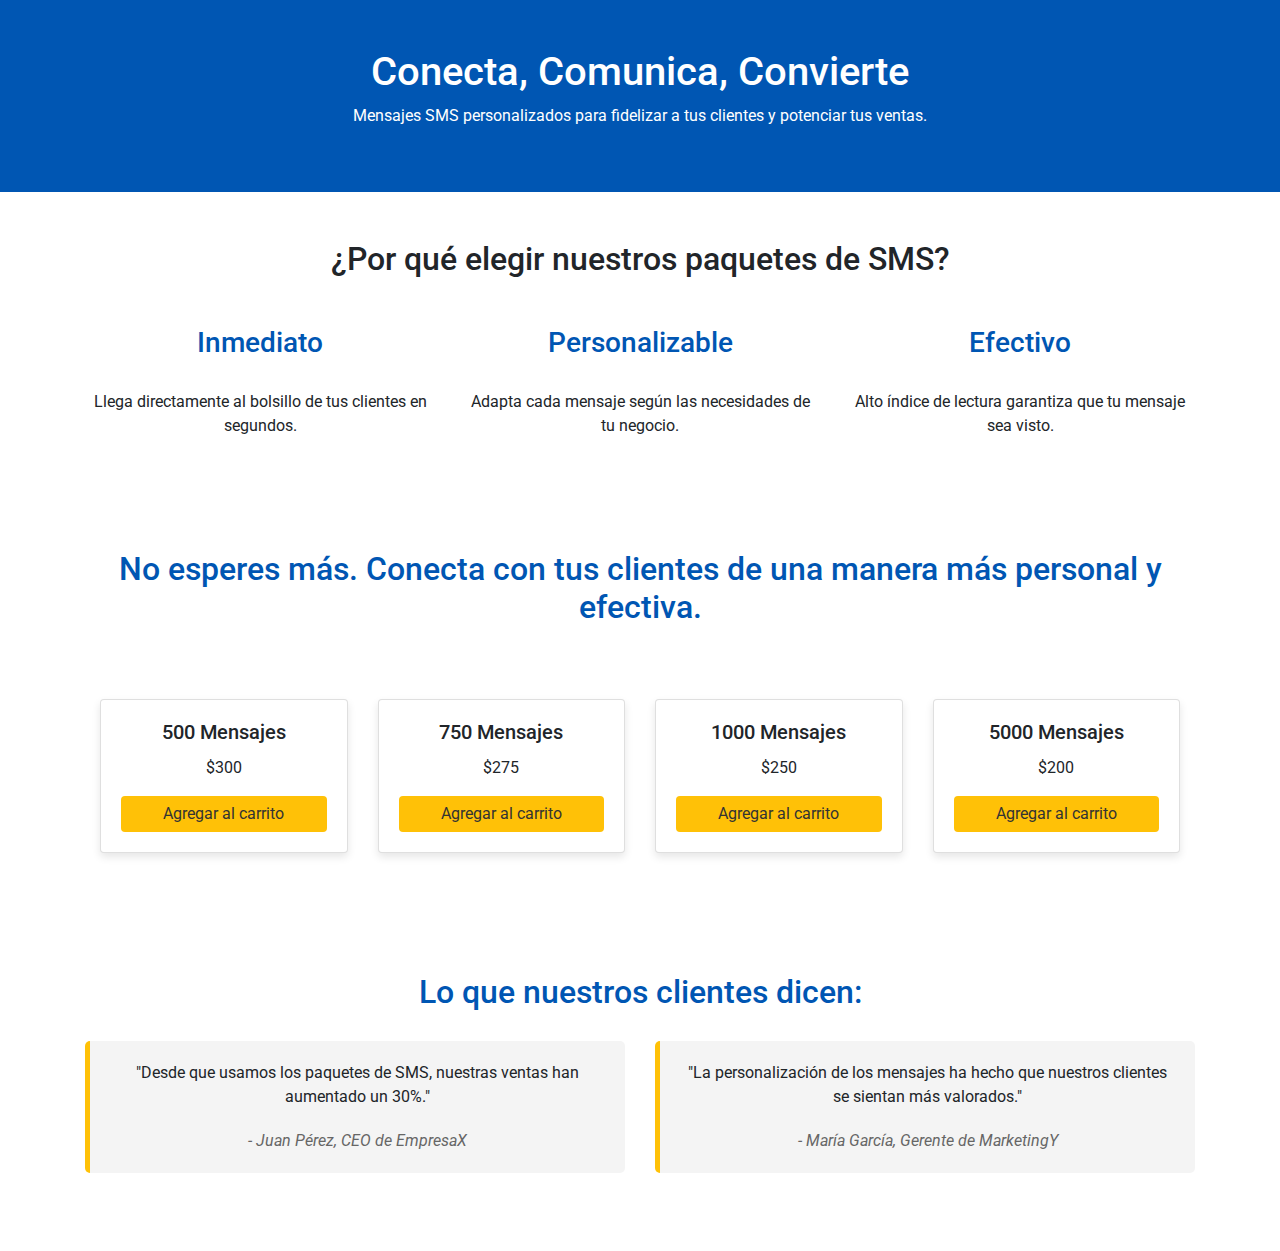
==== index.html @ b9e79119 "Initial Companny 0001" ====
<!DOCTYPE html>
<html lang="es">

<head>
    <meta charset="UTF-8">
    <meta name="viewport" content="width=device-width, initial-scale=1.0">
    <link href="https://maxcdn.bootstrapcdn.com/bootstrap/4.5.2/css/bootstrap.min.css" rel="stylesheet">
    <link href="https://fonts.googleapis.com/css2?family=Roboto:wght@400;500;700&display=swap" rel="stylesheet">
    <link rel="stylesheet" href="./styles/main.css">
    <title>Paquetes SMS Personalizados</title>
    <link rel="icon" type="image/svg+xml" href="./img/favicon.png">
    <link rel="icon" type="image/png" href="./img/favicon.png">
</head>

<body class="bg-light">

    <!-- Sección de propuesta de valor -->
    <section class="hero-section text-center py-5">
        <div class="overlay"></div>
        <h1>Conecta, Comunica, Convierte</h1>
        <p>Mensajes SMS personalizados para fidelizar a tus clientes y potenciar tus ventas.</p>
    </section>

    <!-- Sección de Beneficios -->
    <section class="benefits-section text-center py-5">
        <div class="container">
            <h2>¿Por qué elegir nuestros paquetes de SMS?</h2>
            <div class="row mt-4">
                <div class="col-md-4 mt-4">
                    <h3>Inmediato</h3>
                    <p>Llega directamente al bolsillo de tus clientes en segundos.</p>
                </div>
                <div class="col-md-4 mt-4">
                    <h3>Personalizable</h3>
                    <p>Adapta cada mensaje según las necesidades de tu negocio.</p>
                </div>
                <div class="col-md-4 mt-4">
                    <h3>Efectivo</h3>
                    <p>Alto índice de lectura garantiza que tu mensaje sea visto.</p>
                </div>
            </div>
        </div>
    </section>

    <!-- Llamado a la Acción Final -->
    <section class="cta-section text-center py-5">
        <div class="container">
            <h2>No esperes más. Conecta con tus clientes de una manera más personal y efectiva.</h2>
            <div class="container mt-5">
                <div class="row">
                    <!-- Lista de productos -->
                    <div class="col-md-12 mt-4">
                        <div class="row">
                            <!-- Productos -->
                            <div class="col-md-3 mb-4">
                                <div class="card h-100">
                                    <div class="card-body">
                                        <h5 class="card-title">500 Mensajes</h5>
                                        <p class="card-text">$300</p>
                                        <button class="agregar btn btn-info btn-block" data-id="1" data-nombre="500 Mensajes"
                                            data-precio="300">Agregar al carrito</button>
                                    </div>
                                </div>
                            </div>
        
                            <div class="col-md-3 mb-4">
                                <div class="card h-100">
                                    <div class="card-body">
                                        <h5 class="card-title">750 Mensajes</h5>
                                        <p class="card-text">$275</p>
                                        <button class="agregar btn btn-info btn-block" data-id="2" data-nombre="750 Mensajes"
                                            data-precio="275">Agregar al carrito</button>
                                    </div>
                                </div>
                            </div>
        
                            <div class="col-md-3 mb-4">
                                <div class="card h-100">
                                    <div class="card-body">
                                        <h5 class="card-title">1000 Mensajes</h5>
                                        <p class="card-text">$250</p>
                                        <button class="agregar btn btn-info btn-block" data-id="3" data-nombre="1000 Mensajes"
                                            data-precio="250">Agregar al carrito</button>
                                    </div>
                                </div>
                            </div>
        
                            <div class="col-md-3 mb-4">
                                <div class="card h-100">
                                    <div class="card-body">
                                        <h5 class="card-title">5000 Mensajes</h5>
                                        <p class="card-text">$200</p>
                                        <button class="agregar btn btn-info btn-block" data-id="4" data-nombre="5000 Mensajes"
                                            data-precio="200">Agregar al carrito</button>
                                    </div>
                                </div>
                            </div>
                        </div>
                    </div>
        
                    <!-- Carrito -->
                    <div class="col-md-12 mt-4 card-carrito">
                        <div class="card">
                            <div class="card-header bg-primary text-white">Carrito</div>
                            <div class="card-body">
                                <ul id="lista-carrito" class="list-group"></ul>
                            </div>
                            <div class="card-footer">
                                <button id="comprar" class="btn btn-info btn-block" data-toggle="modal" data-target="#modal-pago">Comprar</button>
                                <button class="btn btn-info mt-3" data-toggle="modal" data-target="#modal-pago">Elige tu paquete ahora</button>
                            </div>
                        </div>
                    </div>
                </div>
            </div>
        </div>
    </section>

    <!-- Sección de Testimonios -->
    <section class="testimonials-section text-center py-5">
        <div class="container">
            <h2>Lo que nuestros clientes dicen:</h2>
            <div class="row mt-4">
                <div class="col-md-6">
                    <blockquote>
                        "Desde que usamos los paquetes de SMS, nuestras ventas han aumentado un 30%."
                        <footer>- Juan Pérez, CEO de EmpresaX</footer>
                    </blockquote>
                </div>
                <div class="col-md-6">
                    <blockquote>
                        "La personalización de los mensajes ha hecho que nuestros clientes se sientan más valorados."
                        <footer>- María García, Gerente de MarketingY</footer>
                    </blockquote>
                </div>
            </div>
        </div>
    </section>

    <!-- Modal de pago -->
<div class="modal fade" id="modal-pago" tabindex="-1" role="dialog" aria-labelledby="modalLabel" aria-hidden="true">
    <div class="modal-dialog" role="document">
        <div class="modal-content">
            <div class="modal-header bg-primary text-white">
                <h5 class="modal-title" id="modalLabel">Confirmar Pago</h5>
                <button type="button" class="close" data-dismiss="modal" aria-label="Close">
                    <span aria-hidden="true">&times;</span>
                </button>
            </div>
            <div class="modal-body">
                <!-- Tabla de resumen -->
                <table class="table">
                    <thead>
                        <tr>
                            <th>Producto</th>
                            <th>Cantidad</th>
                            <th>Precio Unitario</th>
                            <th>Total</th>
                        </tr>
                    </thead>
                    <tbody id="resumen-pedido">
                        <!-- Los productos se agregarán aquí desde JavaScript -->
                    </tbody>
                </table>

                <!-- Campo de nombre -->
                <div class="form-group">
                    <label for="nombre-cliente">Nombre (Obligatorio para atención personalizada):</label>
                    <input type="text" id="nombre-cliente" class="form-control" required>
                </div>

                <!-- Campo de referido -->
                <div class="form-group">
                    <label for="referido">Referido (Opcional):</label>
                    <input type="text" id="referido" class="form-control">
                </div>
            </div>
            <div class="modal-footer">
                <button id="confirmar-pago" class="btn btn-info">Confirmar y enviar a WhatsApp</button>
            </div>
        </div>
    </div>
</div>



    <script src="https://code.jquery.com/jquery-3.5.1.slim.min.js"></script>
    <script src="https://stackpath.bootstrapcdn.com/bootstrap/4.5.2/js/bootstrap.min.js"></script>
    <script src="./js/main.js"></script>
</body>

</html>
---- styles/main.css ----
body {
    font-family: 'Roboto', sans-serif;
    background-color: #f7f7f7;
}

.hero-section {
    background-color: #0056b3; /* Azul oscuro para evocar confianza */
    color: white;
    position: relative;
    padding: 60px 0;
}

.card {
    transition: transform 0.3s;
    box-shadow: 0 4px 8px rgba(0, 0, 0, 0.1);
}

.card:hover {
    transform: scale(1.05);
}

#lista-carrito .btn {
    margin: 0 5px;
}

#lista-carrito {
    max-height: 300px;
    overflow-y: auto;
}

#modal-pago {
    z-index: 1050;
}

.navbar {
    margin-bottom: 50px;
    background-color: #0056b3;
}

.container {
    transition: margin-left 0.5s;
}

.carrito-activo .container {
    margin-left: 20%;
}

.carrito-activo .card {
    transform: scale(0.9);
}

#comprar {
    display: none;
    background-color: #FFC107; /* Amarillo para evocar energía y acción */
    color: #333;
}

.bg-primary {
    background-color: #0056b3 !important;
}

.card-carrito {
    display: none;
}

.carrito-activo .card-carrito {
    display: block;
}

.benefits-section, .testimonials-section, .cta-section {
    padding: 60px 0;
    background: #fff;
}

.benefits-section h3, .testimonials-section h2, .cta-section h2 {
    margin-bottom: 30px;
    color: #0056b3;
}

blockquote {
    background: #f4f4f4;
    padding: 20px;
    border-radius: 5px;
    position: relative;
    margin-bottom: 30px;
    border-left: 5px solid #FFC107;
}

blockquote footer {
    display: block;
    margin-top: 20px;
    font-style: italic;
    color: #666;
}

.agregar {
    background-color: #FFC107;
    color: #333;
    border: none;
}

.agregar:hover {
    background-color: #e0a800;
}
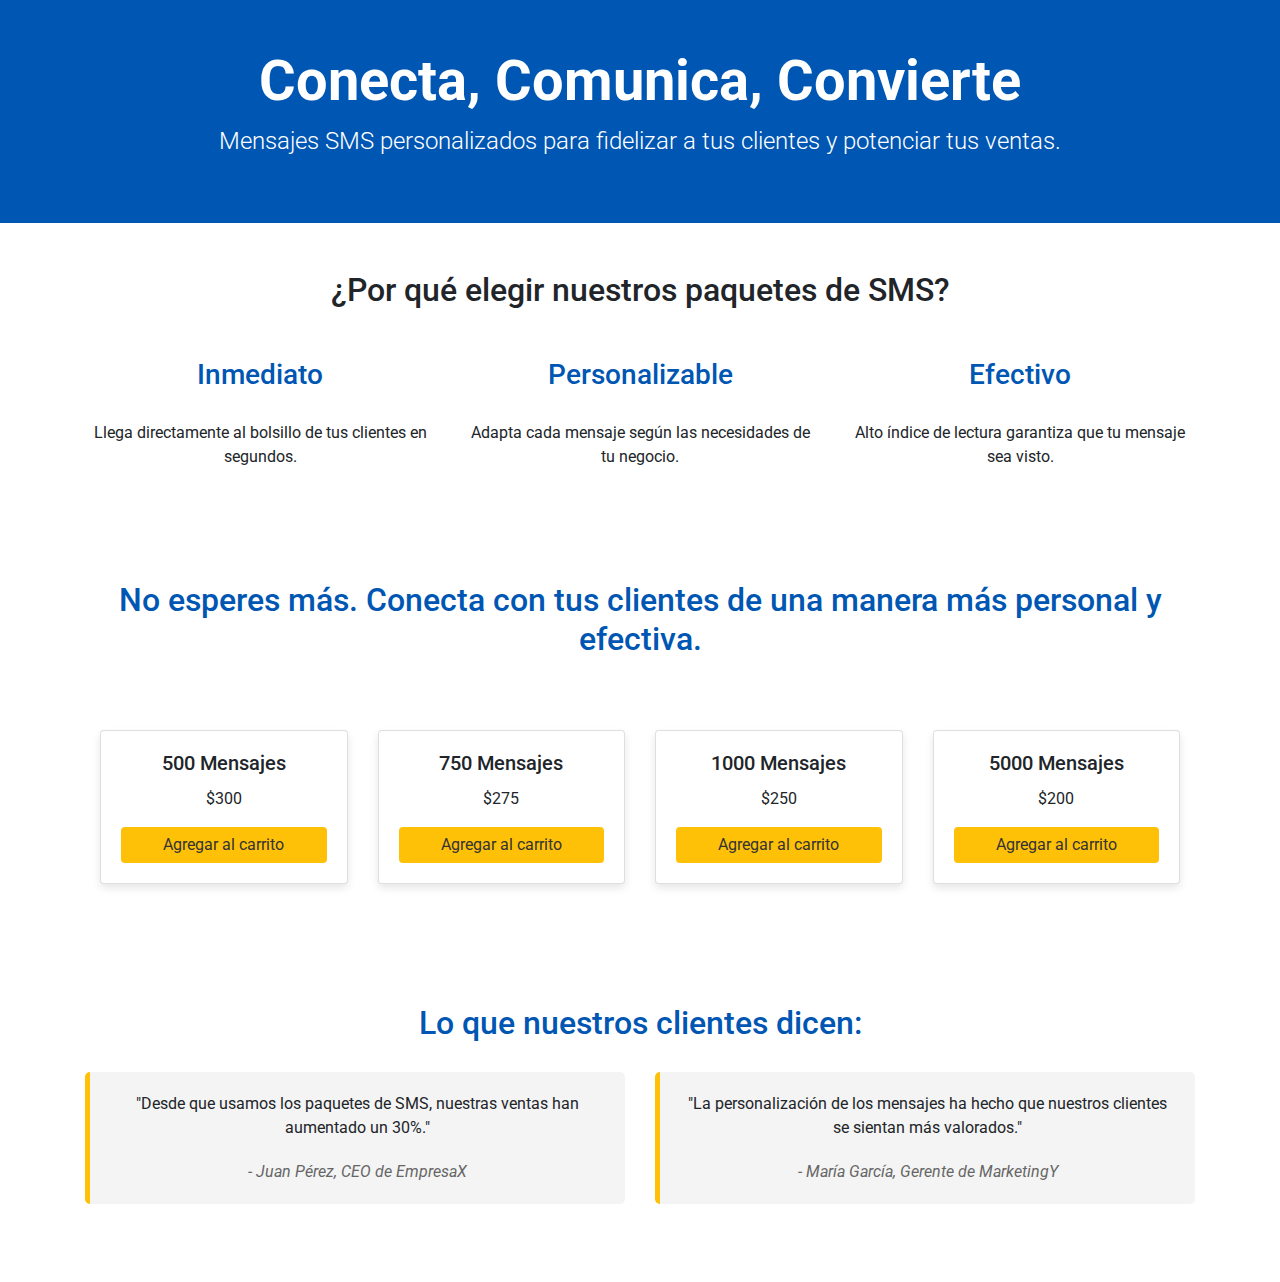
==== commit 45721842: "load screan" ====
--- a/index.html
+++ b/index.html
@@ -12,14 +12,23 @@
     <link rel="icon" type="image/png" href="./img/favicon.png">
 </head>
 
+
+<div class="loading-screen" style="display: none; position: fixed; top: 0; left: 0; width: 100%; height: 100%; background-color: rgba(0,0,0,0.5); z-index: 2000; align-items: center; justify-content: center;">
+    <div class="spinner-border text-light" role="status">
+        <span class="sr-only">Cargando...</span>
+    </div>
+</div>
+
+
 <body class="bg-light">
 
-    <!-- Sección de propuesta de valor -->
+<!-- Sección de propuesta de valor -->
     <section class="hero-section text-center py-5">
         <div class="overlay"></div>
-        <h1>Conecta, Comunica, Convierte</h1>
-        <p>Mensajes SMS personalizados para fidelizar a tus clientes y potenciar tus ventas.</p>
+        <h1 class="display-4">Conecta, Comunica, Convierte</h1>
+        <p class="lead">Mensajes SMS personalizados para fidelizar a tus clientes y potenciar tus ventas.</p>
     </section>
+
 
     <!-- Sección de Beneficios -->
     <section class="benefits-section text-center py-5">
@@ -41,6 +50,8 @@
             </div>
         </div>
     </section>
+
+    
 
     <!-- Llamado a la Acción Final -->
     <section class="cta-section text-center py-5">
@@ -137,18 +148,17 @@
         </div>
     </section>
 
-    <!-- Modal de pago -->
+<!-- Modal de pago -->
 <div class="modal fade" id="modal-pago" tabindex="-1" role="dialog" aria-labelledby="modalLabel" aria-hidden="true">
     <div class="modal-dialog" role="document">
         <div class="modal-content">
             <div class="modal-header bg-primary text-white">
-                <h5 class="modal-title" id="modalLabel">Confirmar Pago</h5>
+                <h5 class="modal-title" id="modalLabel">Resumen del Pedido</h5>
                 <button type="button" class="close" data-dismiss="modal" aria-label="Close">
                     <span aria-hidden="true">&times;</span>
                 </button>
             </div>
             <div class="modal-body">
-                <!-- Tabla de resumen -->
                 <table class="table">
                     <thead>
                         <tr>
@@ -159,21 +169,13 @@
                         </tr>
                     </thead>
                     <tbody id="resumen-pedido">
-                        <!-- Los productos se agregarán aquí desde JavaScript -->
+                        <!-- Los productos se agregarán aquí desde JS -->
                     </tbody>
                 </table>
-
-                <!-- Campo de nombre -->
-                <div class="form-group">
-                    <label for="nombre-cliente">Nombre (Obligatorio para atención personalizada):</label>
-                    <input type="text" id="nombre-cliente" class="form-control" required>
-                </div>
-
-                <!-- Campo de referido -->
-                <div class="form-group">
-                    <label for="referido">Referido (Opcional):</label>
-                    <input type="text" id="referido" class="form-control">
-                </div>
+                <label for="nombre-cliente">Nombre (Obligatorio para atención personalizada):</label>
+                <input type="text" id="nombre-cliente" class="form-control mb-3" required>
+                <label for="referido">Referido (Opcional):</label>
+                <input type="text" id="referido" class="form-control">
             </div>
             <div class="modal-footer">
                 <button id="confirmar-pago" class="btn btn-info">Confirmar y enviar a WhatsApp</button>
@@ -184,6 +186,7 @@
 
 
 
+
     <script src="https://code.jquery.com/jquery-3.5.1.slim.min.js"></script>
     <script src="https://stackpath.bootstrapcdn.com/bootstrap/4.5.2/js/bootstrap.min.js"></script>
     <script src="./js/main.js"></script>
--- a/styles/main.css
+++ b/styles/main.css
@@ -102,3 +102,28 @@
 .agregar:hover {
     background-color: #e0a800;
 }
+
+h1.display-4 {
+    font-weight: 700;
+}
+
+p.lead {
+    font-size: 1.5rem;
+}
+
+button:hover {
+    transform: scale(1.05);
+    transition: transform 0.3s;
+}
+
+.notification {
+    position: fixed;
+    bottom: 20px;
+    right: 20px;
+    background-color: #007BFF;
+    color: white;
+    padding: 10px 20px;
+    border-radius: 5px;
+    display: none;
+}
+
